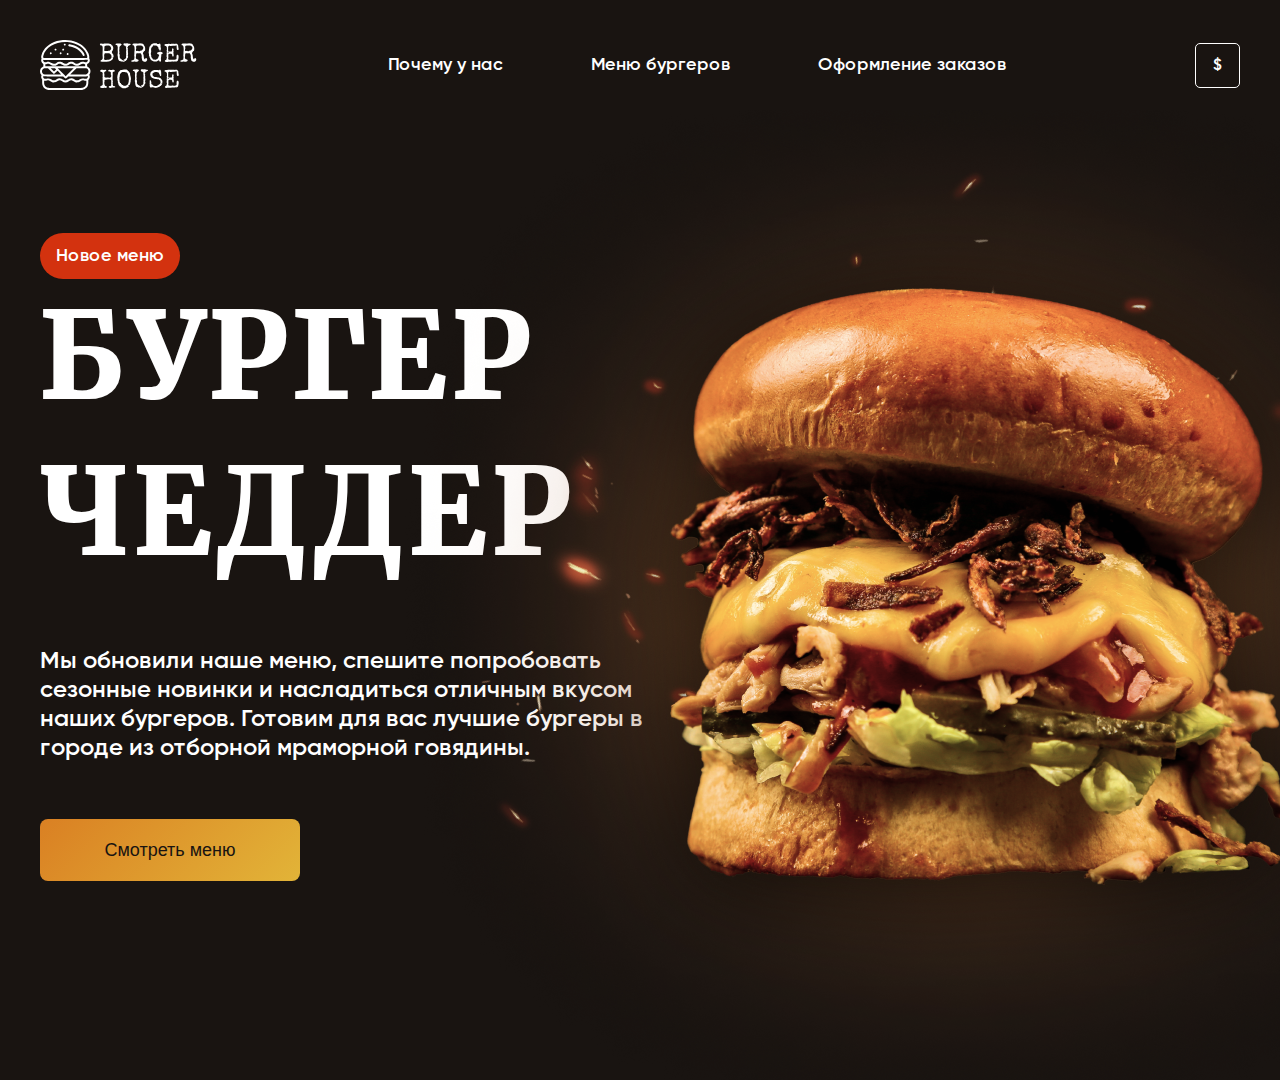
==== index.html @ b1de382d "Add files via upload" ====
<!DOCTYPE html>
<html lang="en">
<head>
    <meta charset="UTF-8">
    <meta name="viewport" content="width=device-width, initial-scale=1.0">
    <link rel="stylesheet" href="./css/style.css">
    <title>БУРГЕР ЧЕДДЕР</title>
</head>
<body>
    <section class="main">
        <header class="header">
            <div class="container">
                <div class="logo">
                    <img src="./images/Logo.svg" alt="Logo">
                </div>
                <nav class="menu">
                    <ul class="menu-list">
                        <li class="menu-item"><a href="#">Почему у нас</a></li>
                        <li class="menu-item"><a href="#">Меню бургеров</a></li>
                        <li class="menu-item"><a href="#">Оформление заказов</a></li>
                    </ul>
                </nav>
                <div class="currency" title="Изменить валюту">$</div>
            </div>
        </header>
        <section class="main-content">
            <div class="container">
                <div class="main-info">
                    <span class="main-small-info">Новое меню</span>
                    <h1 class="main-title">бургер чеддер</h1>
                    <p class="main-text">
                        Мы обновили наше меню, спешите попробовать 
                        сезонные новинки и насладиться отличным 
                        вкусом наших бургеров. Готовим для вас лучшие
                        бургеры в городе из отборной мраморной говядины.
                    </p>
                    <div class="main-action">
                        <button class="button">Смотреть меню</button>
                    </div>
                </div>
                <img class="main-image" src="./images/main_burger.png" alt="main_burger">
            </div>
        </section>
    </section>
    
</body>
</html>
---- css/style.css ----
* {
  margin: 0;
  padding: 0;
  box-sizing: border-box;
}

@font-face {
  font-family: "Gilroy";
  src: url(../fonts/Gilroy-Semibold.ttf);
}

@font-face {
  font-family: "Merriweather";
  src: url(../fonts/Merriweather-Black.ttf);
}

body {
  background-color: #191411;
  font-family: "Gilroy", sans-serif;
  color: #fff;
}

.header {
  padding: 40px 0;
}

.main {
  overflow: hidden;
  background-image: url("../images/main_bg.png");
  background-position: top center;
  background-repeat: no-repeat;
}

.container {
  max-width: 1200px;
  margin: 0 auto;
}

.button {
  border-radius: 8px;
  background: linear-gradient(135deg, #da8023 0%, #e2b438 100%);
  width: 260px;
  height: 62px;
  padding: 20px;
  display: flex;
  justify-content: center;
  align-items: center;
  border: 0;
  cursor: pointer;
  outline: none;
  font-size: 18px;
  color: #191411;
}

.button:hover {
  background: linear-gradient(135deg, #ac6115 0%, #9e7a19 100%);
}

.header .container {
  display: flex;
  align-items: center;
}

.logo img {
  vertical-align: bottom;
}

.menu {
  margin-left: 191px;
}

.menu-list {
  list-style: none;
  display: flex;
}

.menu-item {
  margin-right: 88px;
}

.menu-item a {
  color: #fff;
  font-size: 18px;
  font-weight: 700;
  text-decoration: none;
  cursor: pointer;
}

.menu-item a:hover {
  border-bottom: 2px solid #fff;
}

.currency {
  border: 1px solid #fff;
  border-radius: 5px;
  width: 45px;
  height: 45px;
  padding: 6px;
  text-align: center;
  cursor: pointer;
  line-height: 32px;
  margin-left: auto;
  user-select: none;
}

.main-content {
  padding-top: 103px;
  padding-bottom: 199px;
}

.main-content .container {
  position: relative;
}

.main-info {
  max-width: 608px;
}

.main-small-info {
  background-color: #d3320f;
  border-radius: 100px;
  padding: 12px 16px;
  display: inline-block;
  font-size: 18px;
}

.main-title {
  font-family: "Merriweather", sans-serif;
  font-size: 120px;
  line-height: 130%;
  letter-spacing: 0.03em;
  text-transform: uppercase;
  margin-bottom: 56px;
}

.main-text {
  font-size: 24px;
  line-height: 29px;
  margin-bottom: 56px;
}

.main-image {
  position: absolute;
  top: -123px;
  left: calc(100% - 991px);
}
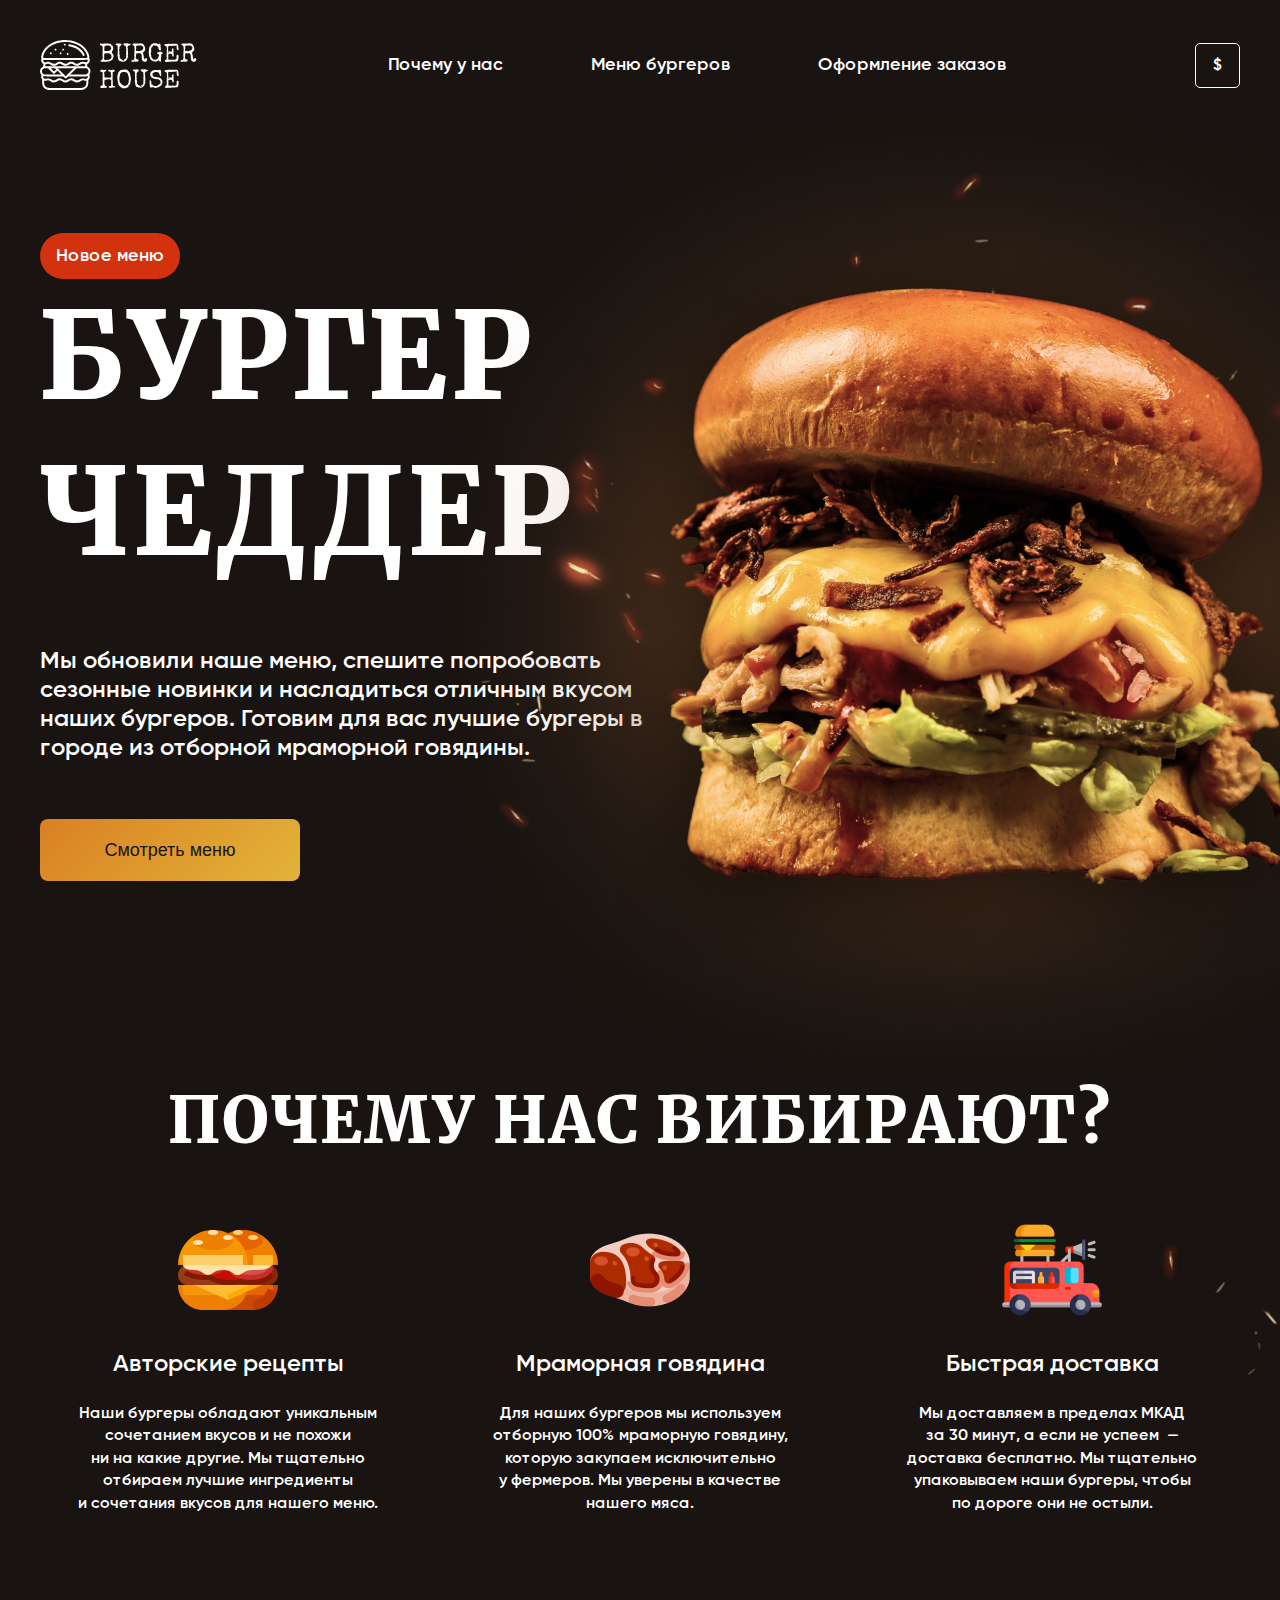
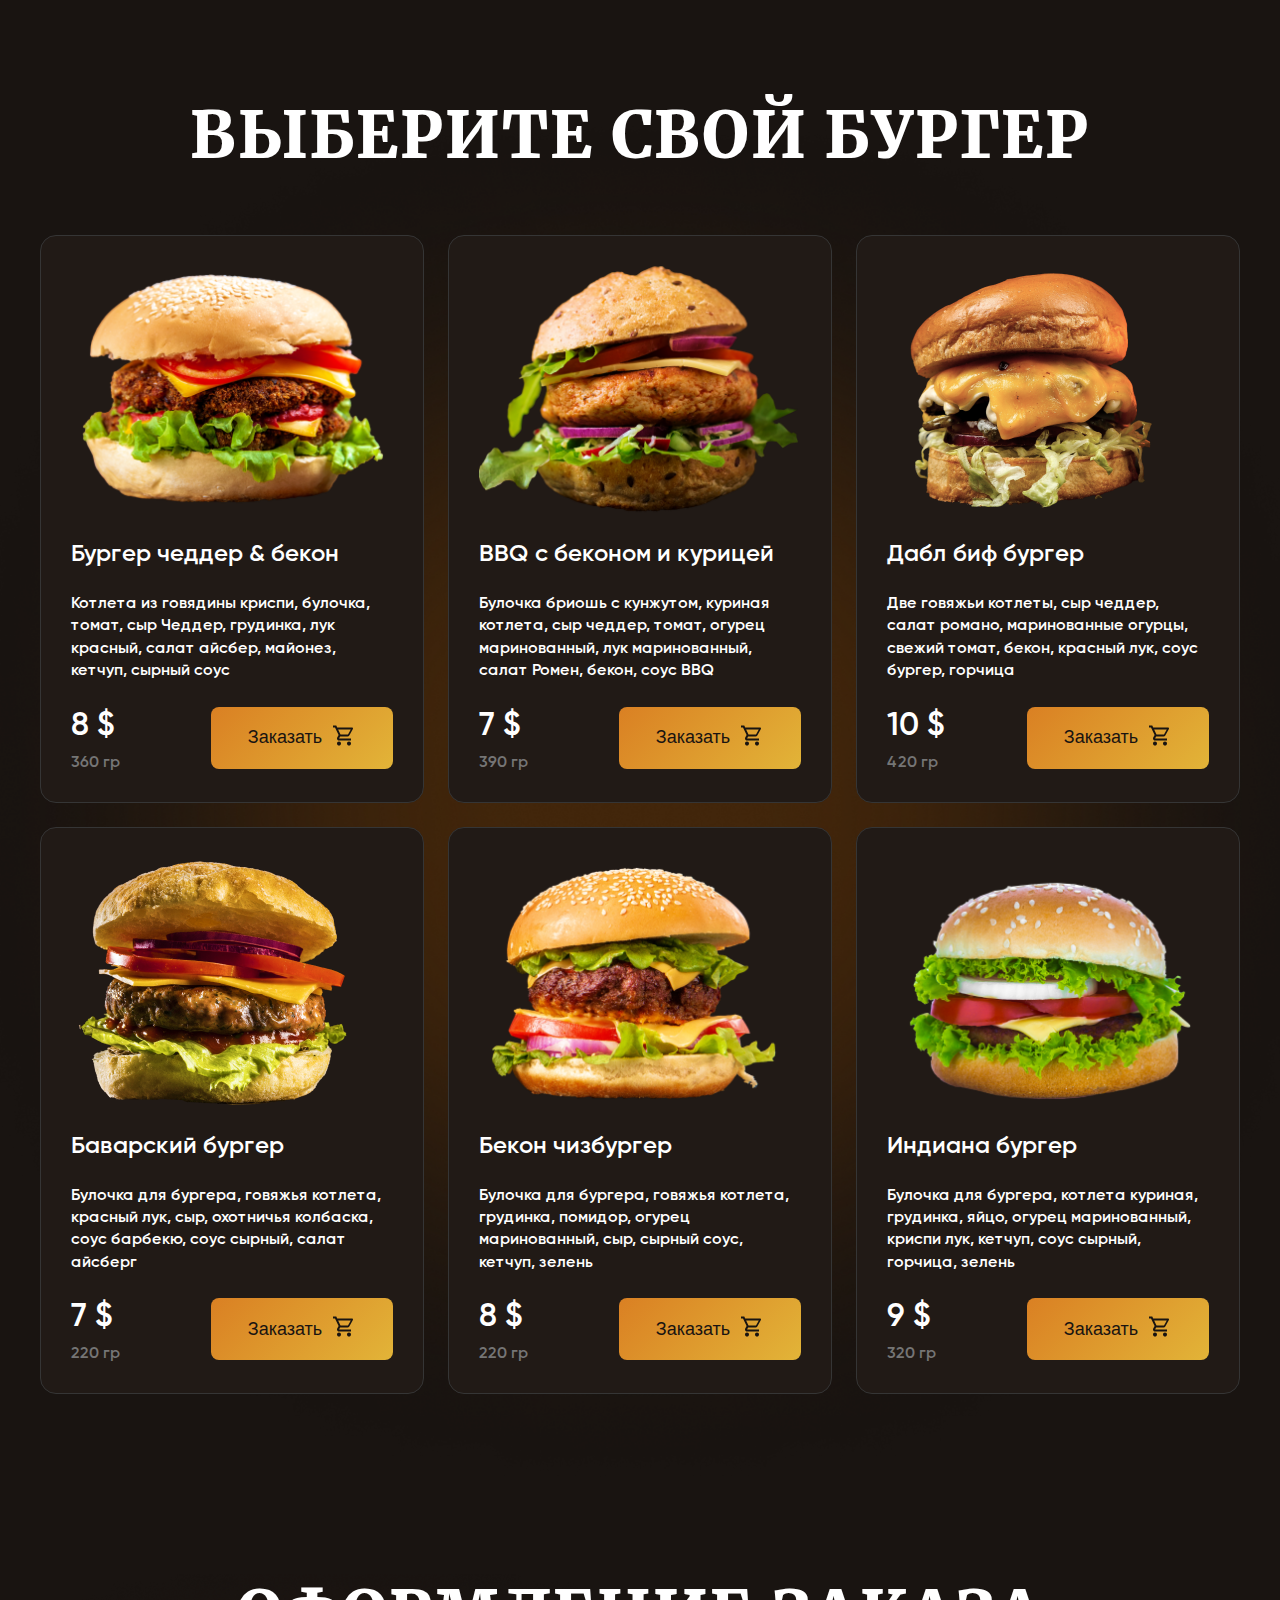
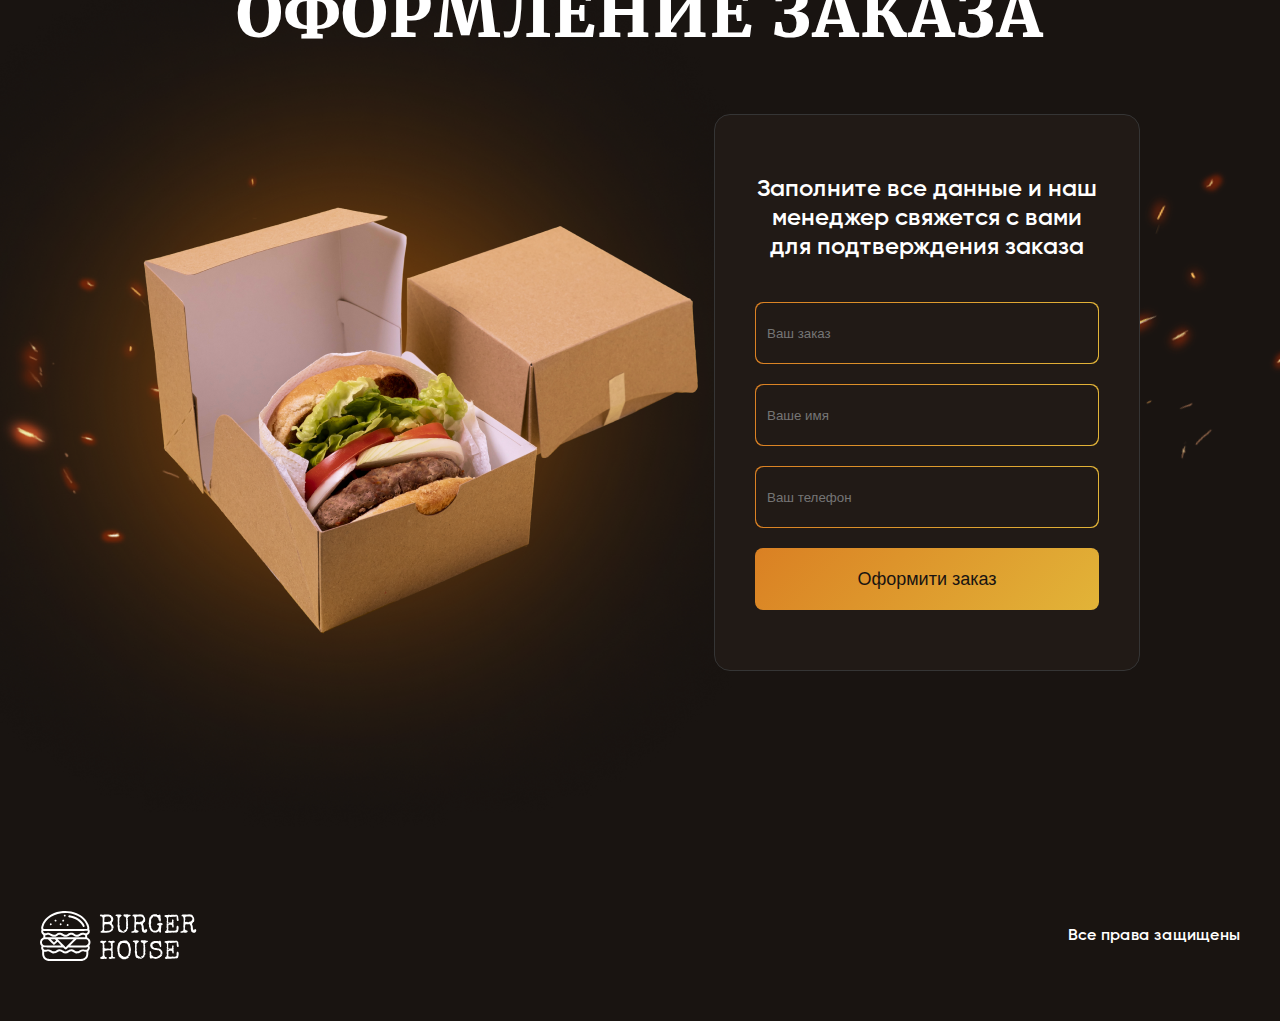
==== commit 79dcdb26: "Add files via upload" ====
--- a/index.html
+++ b/index.html
@@ -42,6 +42,251 @@
             </div>
         </section>
     </section>
-    
+    <section class="why">
+        <div class="container">
+            <div class="why-title common-title">почему нас вибирают?</div>
+            <div class="why-items">
+                <div class="why-item">
+                    <img src="./images/burger.png" alt="burger" class="why-item-image">
+                    <div class="why-item-title">Авторские рецепты</div>
+                    <div class="why-item-text">
+                        Наши бургеры обладают уникальным сочетанием вкусов 
+                        и не похожи ни на какие другие. Мы тщательно отбираем 
+                        лучшие ингредиенты и сочетания вкусов для нашего меню.
+                    </div>
+                </div>
+                
+                <div class="why-item">
+                    <img src="./images/meat.png" alt="meat" class="why-item-image">
+                    <div class="why-item-title">Мраморная говядина</div>
+                    <div class="why-item-text">
+                        Для наших бургеров мы используем отборную 100% 
+                        мраморную говядину, которую закупаем исключительно 
+                        у фермеров. Мы уверены в качестве нашего мяса.
+                    </div>
+                </div>
+                
+                <div class="why-item">
+                    <img src="./images/food-truck.png" alt="food truck" class="why-item-image">
+                    <div class="why-item-title">Быстрая доставка</div>
+                    <div class="why-item-text">
+                        Мы доставляем в пределах МКАД за 30 минут, а если не успеем 
+                        — доставка бесплатно. Мы тщательно упаковываем наши бургеры, 
+                        чтобы по дороге они не остыли.
+                    </div>
+                </div>
+            </div>
+        </div>
+    </section>
+    <section class="products">
+        <div class="container">
+            <div class="products-title common-title">выберите свой бургер</div>
+            <div class="products-items">
+                <div class="products-item">
+                    <div class="products-item-image">
+                        <img src="./images/1.png" alt="burger-1">
+                    </div>
+                    <div class="products-item-title">Бургер чеддер & бекон</div>
+                    <div class="products-item-text">
+                        Котлета из говядины криспи, булочка, томат, 
+                        сыр Чеддер, грудинка, лук красный, салат айсбер, 
+                        майонез, кетчуп, сырный соус
+                    </div>
+                    <div class="products-item-extra">
+                        <div class="products-items-info">
+                            <div class="products-item-price">8 $</div>
+                            <div class="products-item-weight">360 гр</div>
+                        </div>
+                        <div class="products-item-action">
+                            <button class="button product-button">
+                                <span>Заказать</span>
+                                <span>
+                                    <svg xmlns="http://www.w3.org/2000/svg" width="24" height="25" viewBox="0 0 24 25" fill="none">
+                                    <path d="M17 18.5C17.5304 18.5 18.0391 18.7107 18.4142 19.0858C18.7893 19.4609 19 19.9696 19 20.5C19 21.0304 18.7893 21.5391 18.4142 21.9142C18.0391 22.2893 17.5304 22.5 17 22.5C16.4696 22.5 15.9609 22.2893 15.5858 21.9142C15.2107 21.5391 15 21.0304 15 20.5C15 19.39 15.89 18.5 17 18.5ZM1 2.5H4.27L5.21 4.5H20C20.2652 4.5 20.5196 4.60536 20.7071 4.79289C20.8946 4.98043 21 5.23478 21 5.5C21 5.67 20.95 5.84 20.88 6L17.3 12.47C16.96 13.08 16.3 13.5 15.55 13.5H8.1L7.2 15.13L7.17 15.25C7.17 15.3163 7.19634 15.3799 7.24322 15.4268C7.29011 15.4737 7.3537 15.5 7.42 15.5H19V17.5H7C6.46957 17.5 5.96086 17.2893 5.58579 16.9142C5.21071 16.5391 5 16.0304 5 15.5C5 15.15 5.09 14.82 5.24 14.54L6.6 12.09L3 4.5H1V2.5ZM7 18.5C7.53043 18.5 8.03914 18.7107 8.41421 19.0858C8.78929 19.4609 9 19.9696 9 20.5C9 21.0304 8.78929 21.5391 8.41421 21.9142C8.03914 22.2893 7.53043 22.5 7 22.5C6.46957 22.5 5.96086 22.2893 5.58579 21.9142C5.21071 21.5391 5 21.0304 5 20.5C5 19.39 5.89 18.5 7 18.5ZM16 11.5L18.78 6.5H6.14L8.5 11.5H16Z" fill="#191411"/>
+                                    </svg>
+                                </span>
+                            </button>
+                        </div>
+                    </div>
+                </div>
+                
+                <div class="products-item">
+                    <div class="products-item-image">
+                        <img src="./images/2.png" alt="burger-2">
+                    </div>
+                    <div class="products-item-title">BBQ с беконом и курицей</div>
+                    <div class="products-item-text">
+                        Булочка бриошь с кунжутом, куриная котлета, 
+                        сыр чеддер, томат, огурец маринованный, 
+                        лук маринованный, салат Ромен, бекон, соус BBQ
+                    </div>
+                    <div class="products-item-extra">
+                        <div class="products-items-info">
+                            <div class="products-item-price">7 $</div>
+                            <div class="products-item-weight">390 гр</div>
+                        </div>
+                        <div class="products-item-action">
+                            <button class="button product-button">
+                                <span>Заказать</span>
+                                <span>
+                                    <svg xmlns="http://www.w3.org/2000/svg" width="24" height="25" viewBox="0 0 24 25" fill="none">
+                                    <path d="M17 18.5C17.5304 18.5 18.0391 18.7107 18.4142 19.0858C18.7893 19.4609 19 19.9696 19 20.5C19 21.0304 18.7893 21.5391 18.4142 21.9142C18.0391 22.2893 17.5304 22.5 17 22.5C16.4696 22.5 15.9609 22.2893 15.5858 21.9142C15.2107 21.5391 15 21.0304 15 20.5C15 19.39 15.89 18.5 17 18.5ZM1 2.5H4.27L5.21 4.5H20C20.2652 4.5 20.5196 4.60536 20.7071 4.79289C20.8946 4.98043 21 5.23478 21 5.5C21 5.67 20.95 5.84 20.88 6L17.3 12.47C16.96 13.08 16.3 13.5 15.55 13.5H8.1L7.2 15.13L7.17 15.25C7.17 15.3163 7.19634 15.3799 7.24322 15.4268C7.29011 15.4737 7.3537 15.5 7.42 15.5H19V17.5H7C6.46957 17.5 5.96086 17.2893 5.58579 16.9142C5.21071 16.5391 5 16.0304 5 15.5C5 15.15 5.09 14.82 5.24 14.54L6.6 12.09L3 4.5H1V2.5ZM7 18.5C7.53043 18.5 8.03914 18.7107 8.41421 19.0858C8.78929 19.4609 9 19.9696 9 20.5C9 21.0304 8.78929 21.5391 8.41421 21.9142C8.03914 22.2893 7.53043 22.5 7 22.5C6.46957 22.5 5.96086 22.2893 5.58579 21.9142C5.21071 21.5391 5 21.0304 5 20.5C5 19.39 5.89 18.5 7 18.5ZM16 11.5L18.78 6.5H6.14L8.5 11.5H16Z" fill="#191411"/>
+                                    </svg>
+                                </span>
+                            </button>
+                        </div>
+                    </div>
+                </div>
+                
+                <div class="products-item">
+                    <div class="products-item-image">
+                        <img src="./images/3.png" alt="burger-3">
+                    </div>
+                    <div class="products-item-title">Дабл биф бургер</div>
+                    <div class="products-item-text">
+                        Две говяжьи котлеты, сыр чеддер, салат романо, 
+                        маринованные огурцы, свежий томат, бекон, 
+                        красный лук, соус бургер, горчица
+                    </div>
+                    <div class="products-item-extra">
+                        <div class="products-items-info">
+                            <div class="products-item-price">10 $</div>
+                            <div class="products-item-weight">420 гр</div>
+                        </div>
+                        <div class="products-item-action">
+                            <button class="button product-button">
+                                <span>Заказать</span>
+                                <span>
+                                    <svg xmlns="http://www.w3.org/2000/svg" width="24" height="25" viewBox="0 0 24 25" fill="none">
+                                    <path d="M17 18.5C17.5304 18.5 18.0391 18.7107 18.4142 19.0858C18.7893 19.4609 19 19.9696 19 20.5C19 21.0304 18.7893 21.5391 18.4142 21.9142C18.0391 22.2893 17.5304 22.5 17 22.5C16.4696 22.5 15.9609 22.2893 15.5858 21.9142C15.2107 21.5391 15 21.0304 15 20.5C15 19.39 15.89 18.5 17 18.5ZM1 2.5H4.27L5.21 4.5H20C20.2652 4.5 20.5196 4.60536 20.7071 4.79289C20.8946 4.98043 21 5.23478 21 5.5C21 5.67 20.95 5.84 20.88 6L17.3 12.47C16.96 13.08 16.3 13.5 15.55 13.5H8.1L7.2 15.13L7.17 15.25C7.17 15.3163 7.19634 15.3799 7.24322 15.4268C7.29011 15.4737 7.3537 15.5 7.42 15.5H19V17.5H7C6.46957 17.5 5.96086 17.2893 5.58579 16.9142C5.21071 16.5391 5 16.0304 5 15.5C5 15.15 5.09 14.82 5.24 14.54L6.6 12.09L3 4.5H1V2.5ZM7 18.5C7.53043 18.5 8.03914 18.7107 8.41421 19.0858C8.78929 19.4609 9 19.9696 9 20.5C9 21.0304 8.78929 21.5391 8.41421 21.9142C8.03914 22.2893 7.53043 22.5 7 22.5C6.46957 22.5 5.96086 22.2893 5.58579 21.9142C5.21071 21.5391 5 21.0304 5 20.5C5 19.39 5.89 18.5 7 18.5ZM16 11.5L18.78 6.5H6.14L8.5 11.5H16Z" fill="#191411"/>
+                                    </svg>
+                                </span>
+                            </button>
+                        </div>
+                    </div>
+                </div>
+                
+                <div class="products-item">
+                    <div class="products-item-image">
+                        <img src="./images/4.png" alt="burger-4">
+                    </div>
+                    <div class="products-item-title">Баварский бургер</div>
+                    <div class="products-item-text">
+                        Булочка для бургера, говяжья котлета, красный лук, 
+                        сыр, охотничья колбаска, соус барбекю, соус сырный, 
+                        салат айсберг
+                    </div>
+                    <div class="products-item-extra">
+                        <div class="products-items-info">
+                            <div class="products-item-price">7 $</div>
+                            <div class="products-item-weight">220 гр</div>
+                        </div>
+                        <div class="products-item-action">
+                            <button class="button product-button">
+                                <span>Заказать</span>
+                                <span>
+                                    <svg xmlns="http://www.w3.org/2000/svg" width="24" height="25" viewBox="0 0 24 25" fill="none">
+                                    <path d="M17 18.5C17.5304 18.5 18.0391 18.7107 18.4142 19.0858C18.7893 19.4609 19 19.9696 19 20.5C19 21.0304 18.7893 21.5391 18.4142 21.9142C18.0391 22.2893 17.5304 22.5 17 22.5C16.4696 22.5 15.9609 22.2893 15.5858 21.9142C15.2107 21.5391 15 21.0304 15 20.5C15 19.39 15.89 18.5 17 18.5ZM1 2.5H4.27L5.21 4.5H20C20.2652 4.5 20.5196 4.60536 20.7071 4.79289C20.8946 4.98043 21 5.23478 21 5.5C21 5.67 20.95 5.84 20.88 6L17.3 12.47C16.96 13.08 16.3 13.5 15.55 13.5H8.1L7.2 15.13L7.17 15.25C7.17 15.3163 7.19634 15.3799 7.24322 15.4268C7.29011 15.4737 7.3537 15.5 7.42 15.5H19V17.5H7C6.46957 17.5 5.96086 17.2893 5.58579 16.9142C5.21071 16.5391 5 16.0304 5 15.5C5 15.15 5.09 14.82 5.24 14.54L6.6 12.09L3 4.5H1V2.5ZM7 18.5C7.53043 18.5 8.03914 18.7107 8.41421 19.0858C8.78929 19.4609 9 19.9696 9 20.5C9 21.0304 8.78929 21.5391 8.41421 21.9142C8.03914 22.2893 7.53043 22.5 7 22.5C6.46957 22.5 5.96086 22.2893 5.58579 21.9142C5.21071 21.5391 5 21.0304 5 20.5C5 19.39 5.89 18.5 7 18.5ZM16 11.5L18.78 6.5H6.14L8.5 11.5H16Z" fill="#191411"/>
+                                    </svg>
+                                </span>
+                            </button>
+                        </div>
+                    </div>
+                </div>
+
+                <div class="products-item">
+                    <div class="products-item-image">
+                        <img src="./images/5.png" alt="burger-5">
+                    </div>
+                    <div class="products-item-title">Бекон чизбургер</div>
+                    <div class="products-item-text">
+                        Булочка для бургера, говяжья котлета, грудинка, 
+                        помидор, огурец маринованный, сыр, сырный соус, 
+                        кетчуп, зелень
+                    </div>
+                    <div class="products-item-extra">
+                        <div class="products-items-info">
+                            <div class="products-item-price">8 $</div>
+                            <div class="products-item-weight">220 гр</div>
+                        </div>
+                        <div class="products-item-action">
+                            <button class="button product-button">
+                                <span>Заказать</span>
+                                <span>
+                                    <svg xmlns="http://www.w3.org/2000/svg" width="24" height="25" viewBox="0 0 24 25" fill="none">
+                                    <path d="M17 18.5C17.5304 18.5 18.0391 18.7107 18.4142 19.0858C18.7893 19.4609 19 19.9696 19 20.5C19 21.0304 18.7893 21.5391 18.4142 21.9142C18.0391 22.2893 17.5304 22.5 17 22.5C16.4696 22.5 15.9609 22.2893 15.5858 21.9142C15.2107 21.5391 15 21.0304 15 20.5C15 19.39 15.89 18.5 17 18.5ZM1 2.5H4.27L5.21 4.5H20C20.2652 4.5 20.5196 4.60536 20.7071 4.79289C20.8946 4.98043 21 5.23478 21 5.5C21 5.67 20.95 5.84 20.88 6L17.3 12.47C16.96 13.08 16.3 13.5 15.55 13.5H8.1L7.2 15.13L7.17 15.25C7.17 15.3163 7.19634 15.3799 7.24322 15.4268C7.29011 15.4737 7.3537 15.5 7.42 15.5H19V17.5H7C6.46957 17.5 5.96086 17.2893 5.58579 16.9142C5.21071 16.5391 5 16.0304 5 15.5C5 15.15 5.09 14.82 5.24 14.54L6.6 12.09L3 4.5H1V2.5ZM7 18.5C7.53043 18.5 8.03914 18.7107 8.41421 19.0858C8.78929 19.4609 9 19.9696 9 20.5C9 21.0304 8.78929 21.5391 8.41421 21.9142C8.03914 22.2893 7.53043 22.5 7 22.5C6.46957 22.5 5.96086 22.2893 5.58579 21.9142C5.21071 21.5391 5 21.0304 5 20.5C5 19.39 5.89 18.5 7 18.5ZM16 11.5L18.78 6.5H6.14L8.5 11.5H16Z" fill="#191411"/>
+                                    </svg>
+                                </span>
+                            </button>
+                        </div>
+                    </div>
+                </div>
+                
+                <div class="products-item">
+                    <div class="products-item-image">
+                        <img src="./images/6.png" alt="burger-6">
+                    </div>
+                    <div class="products-item-title">Индиана бургер</div>
+                    <div class="products-item-text">
+                        Булочка для бургера, котлета куриная, грудинка, 
+                        яйцо, огурец маринованный, криспи лук, кетчуп, 
+                        соус сырный, горчица, зелень
+                    </div>
+                    <div class="products-item-extra">
+                        <div class="products-items-info">
+                            <div class="products-item-price">9 $</div>
+                            <div class="products-item-weight">320 гр</div>
+                        </div>
+                        <div class="products-item-action">
+                            <button class="button product-button">
+                                <span>Заказать</span>
+                                <span>
+                                    <svg xmlns="http://www.w3.org/2000/svg" width="24" height="25" viewBox="0 0 24 25" fill="none">
+                                    <path d="M17 18.5C17.5304 18.5 18.0391 18.7107 18.4142 19.0858C18.7893 19.4609 19 19.9696 19 20.5C19 21.0304 18.7893 21.5391 18.4142 21.9142C18.0391 22.2893 17.5304 22.5 17 22.5C16.4696 22.5 15.9609 22.2893 15.5858 21.9142C15.2107 21.5391 15 21.0304 15 20.5C15 19.39 15.89 18.5 17 18.5ZM1 2.5H4.27L5.21 4.5H20C20.2652 4.5 20.5196 4.60536 20.7071 4.79289C20.8946 4.98043 21 5.23478 21 5.5C21 5.67 20.95 5.84 20.88 6L17.3 12.47C16.96 13.08 16.3 13.5 15.55 13.5H8.1L7.2 15.13L7.17 15.25C7.17 15.3163 7.19634 15.3799 7.24322 15.4268C7.29011 15.4737 7.3537 15.5 7.42 15.5H19V17.5H7C6.46957 17.5 5.96086 17.2893 5.58579 16.9142C5.21071 16.5391 5 16.0304 5 15.5C5 15.15 5.09 14.82 5.24 14.54L6.6 12.09L3 4.5H1V2.5ZM7 18.5C7.53043 18.5 8.03914 18.7107 8.41421 19.0858C8.78929 19.4609 9 19.9696 9 20.5C9 21.0304 8.78929 21.5391 8.41421 21.9142C8.03914 22.2893 7.53043 22.5 7 22.5C6.46957 22.5 5.96086 22.2893 5.58579 21.9142C5.21071 21.5391 5 21.0304 5 20.5C5 19.39 5.89 18.5 7 18.5ZM16 11.5L18.78 6.5H6.14L8.5 11.5H16Z" fill="#191411"/>
+                                    </svg>
+                                </span>
+                            </button>
+                        </div>
+                    </div>
+                </div>
+            </div>
+        </div>
+    </section>
+    <section class="order">
+        <div class="container">
+            <div class="order-title common-title">оформление заказа</div>
+            <img src="./images/order_image.png" alt="order_image" class="order-image">
+            <div class="order-form">
+                <div class="order-form-text">
+                    Заполните все данные и наш менеджер свяжется с 
+                    вами для подтверждения заказа
+                </div>
+                <div class="order-form-inputs">
+                    <div class="order-form-input">
+                        <input type="text" placeholder="Ваш заказ">
+                    </div>
+
+                    <div class="order-form-input">
+                        <input type="text" placeholder="Ваше имя">
+                    </div>
+
+                    <div class="order-form-input">
+                        <input type="text" placeholder="Ваш телефон">
+                    </div>
+
+                    <button class="button">Оформити заказ</button>
+                </div>
+            </div>
+        </div>
+    </section>
+    <footer class="footer">
+        <div class="container">
+            <div class="logo">
+                <img src="./images/Logo.svg" alt="logo">
+            </div>
+            <div class="rights">Все права защищены</div>
+        </div>
+    </footer>
+
 </body>
 </html>--- a/css/style.css
+++ b/css/style.css
@@ -6,12 +6,12 @@
 
 @font-face {
   font-family: "Gilroy";
-  src: url(../fonts/Gilroy-Semibold.ttf);
+  src: url("../fonts/Gilroy-Semibold.ttf");
 }
 
 @font-face {
   font-family: "Merriweather";
-  src: url(../fonts/Merriweather-Black.ttf);
+  src: url("../fonts/Merriweather-Black.ttf");
 }
 
 body {
@@ -88,6 +88,15 @@
 
 .menu-item a:hover {
   border-bottom: 2px solid #fff;
+}
+
+.common-title {
+  font-family: "Merriweather", sans-serif;
+  font-size: 64px;
+  line-height: 80px;
+  text-align: center;
+  letter-spacing: 0.03em;
+  text-transform: uppercase;
 }
 
 .currency {
@@ -144,3 +153,178 @@
   top: -123px;
   left: calc(100% - 991px);
 }
+
+.why {
+  background-image: url("../images/whybg.png");
+  background-position: top center;
+  background-size: initial;
+  padding-bottom: 180px;
+  background-repeat: no-repeat;
+}
+
+.why-items {
+  margin-top: 60px;
+  display: grid;
+  gap: 100px;
+  grid-template-columns: repeat(3, 312px);
+  justify-content: center;
+}
+.why-item {
+  text-align: center;
+}
+.why-item-image {
+}
+.why-item-title {
+  font-size: 24px;
+  line-height: 29px;
+  padding: 24px 0;
+}
+.why-item-text {
+  font-size: 16px;
+  line-height: 140%;
+}
+.products {
+  background-image: url("../images/burgers_bg.png");
+  background-position: top center;
+  background-size: 1400px;
+  padding-bottom: 180px;
+  background-repeat: no-repeat;
+}
+.container {
+}
+.products-title {
+}
+.products-items {
+  display: grid;
+  grid-template-columns: repeat(3, 384px);
+  gap: 24px;
+  margin-top: 60px;
+}
+.products-item {
+  padding: 30px;
+  background-color: #211a16;
+  border: 1px solid #353535;
+  border-radius: 16px;
+}
+.products-item-image {
+  height: 250px;
+}
+.products-item-image img {
+  max-width: 100%;
+}
+.products-item-title {
+  font-size: 24px;
+  line-height: 29px;
+  padding: 24px 0;
+}
+.products-item-text {
+  font-size: 16px;
+  line-height: 140%;
+  margin-bottom: 24px;
+}
+.products-item-extra {
+  display: flex;
+  justify-content: space-between;
+}
+.products-items-info {
+}
+.products-item-price {
+  font-size: 32px;
+  line-height: 39px;
+  margin-bottom: 8px;
+}
+.products-item-weight {
+  font-size: 16px;
+  line-height: 18px;
+  color: #757575;
+}
+.products-item-action {
+}
+.button {
+}
+.button.product-button {
+  display: flex;
+  align-items: center;
+  justify-content: center;
+  width: 182px;
+  height: 62px;
+}
+.button.product-button span:first-child {
+  margin-right: 10px;
+}
+
+.order {
+  background-image: url("../images/order_bg.png");
+  background-position: top center;
+  background-repeat: no-repeat;
+  padding-bottom: 180px;
+  overflow: hidden;
+}
+.order .container {
+  position: relative;
+}
+.order-title {
+}
+.common-title {
+}
+.order-image {
+  position: absolute;
+  top: 0;
+  right: calc(100% - 764px);
+  z-index: -1;
+}
+.order-form {
+  background-color: #211a16;
+  border: 1px solid #353535;
+  border-radius: 16px;
+  margin-top: 60px;
+  max-width: 426px;
+  padding: 60px 40px;
+  margin-left: 674px;
+}
+.order-form-text {
+  font-size: 24px;
+  line-height: 29px;
+  text-align: center;
+}
+.order-form-inputs {
+  display: flex;
+  flex-direction: column;
+  margin-top: 40px;
+}
+.order-form-input {
+  background: linear-gradient(95.61deg, #da8023 0%, #e2b438 100%);
+  width: 344px;
+  height: 62px;
+  border-radius: 8px;
+  margin-bottom: 20px;
+  display: flex;
+  align-items: center;
+  justify-content: center;
+}
+.order-form-input input {
+  padding: 20px 10px;
+  background-color: #211a16;
+  border-radius: 8px;
+  width: 342px;
+  height: 60px;
+  outline: none;
+  border: 1px solid transparent;
+  color: #fff;
+}
+.order-form-inputs .button {
+  width: 344px;
+  height: 62px;
+}
+.footer {
+  padding: 60px 0;
+}
+.footer .container {
+  display: flex;
+  align-items: center;
+  justify-content: space-between;
+}
+.rights {
+  font-size: 16px;
+  line-height: 20px;
+}
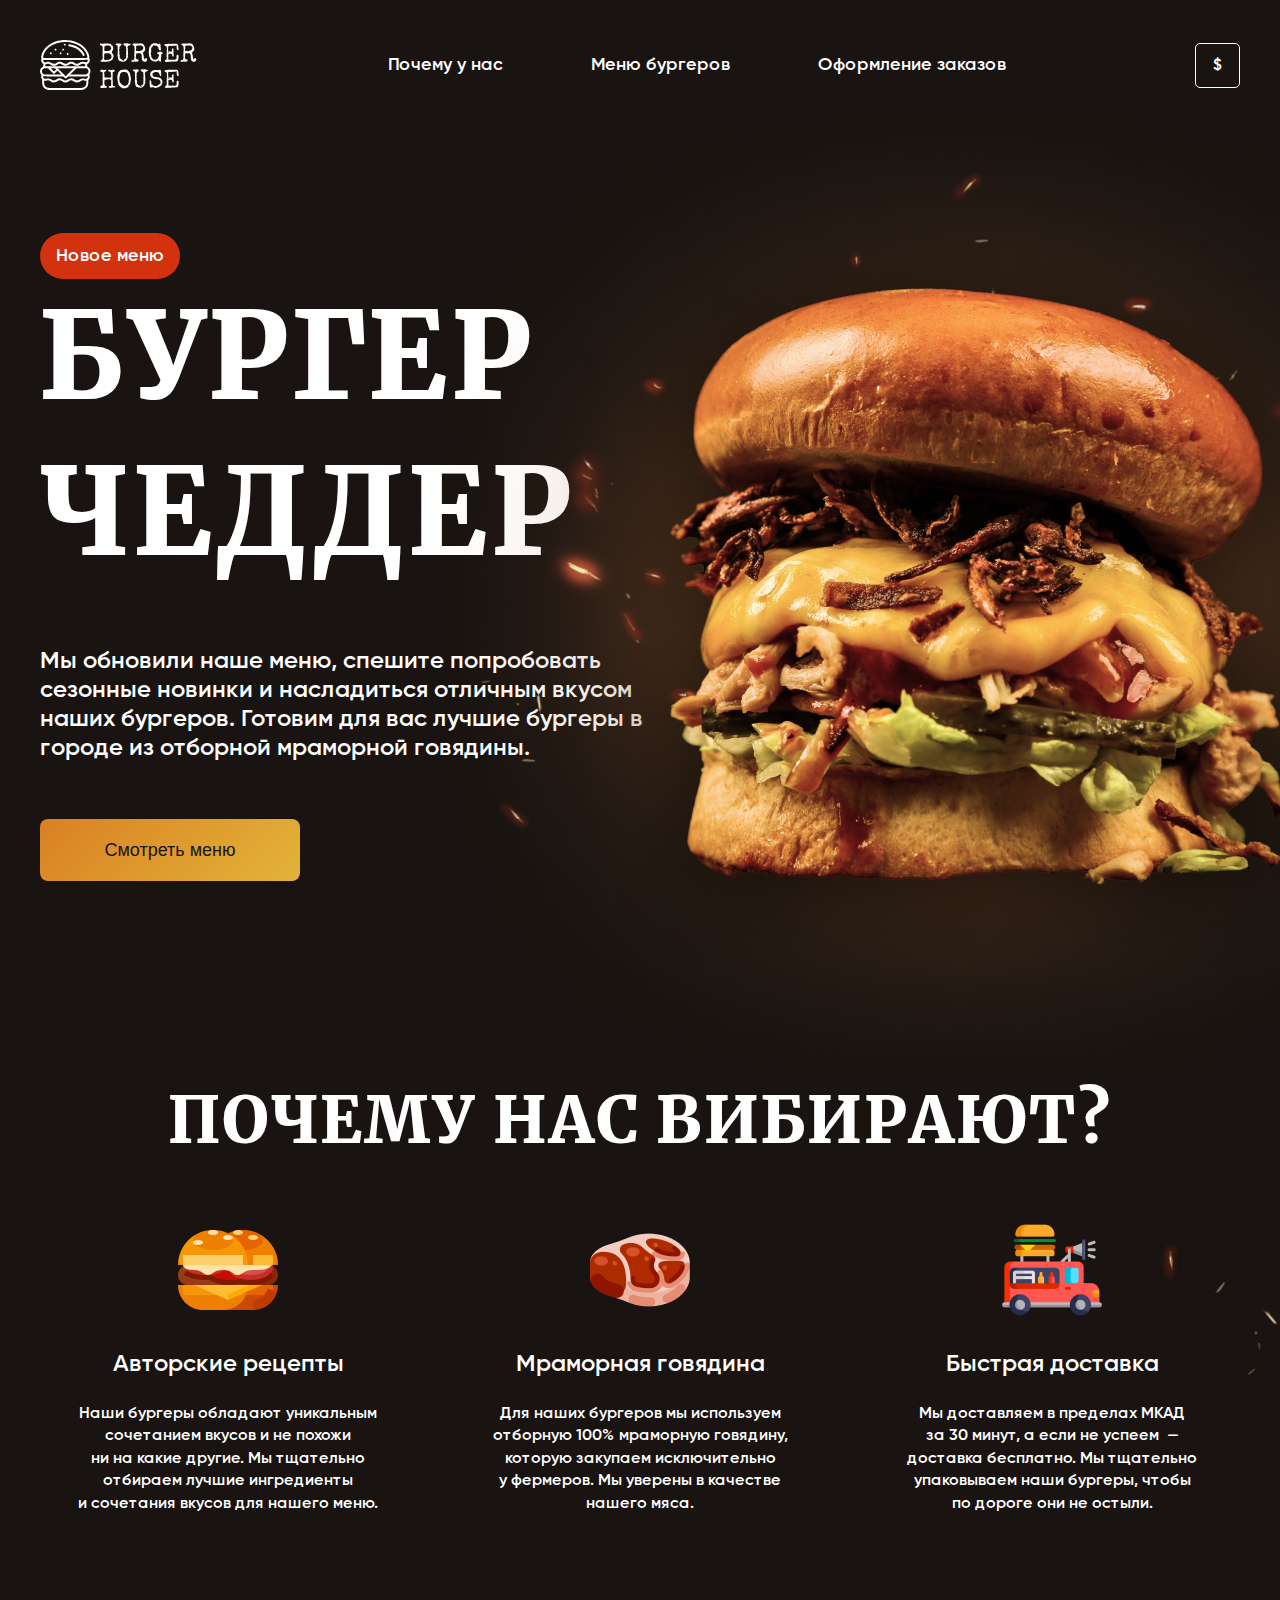
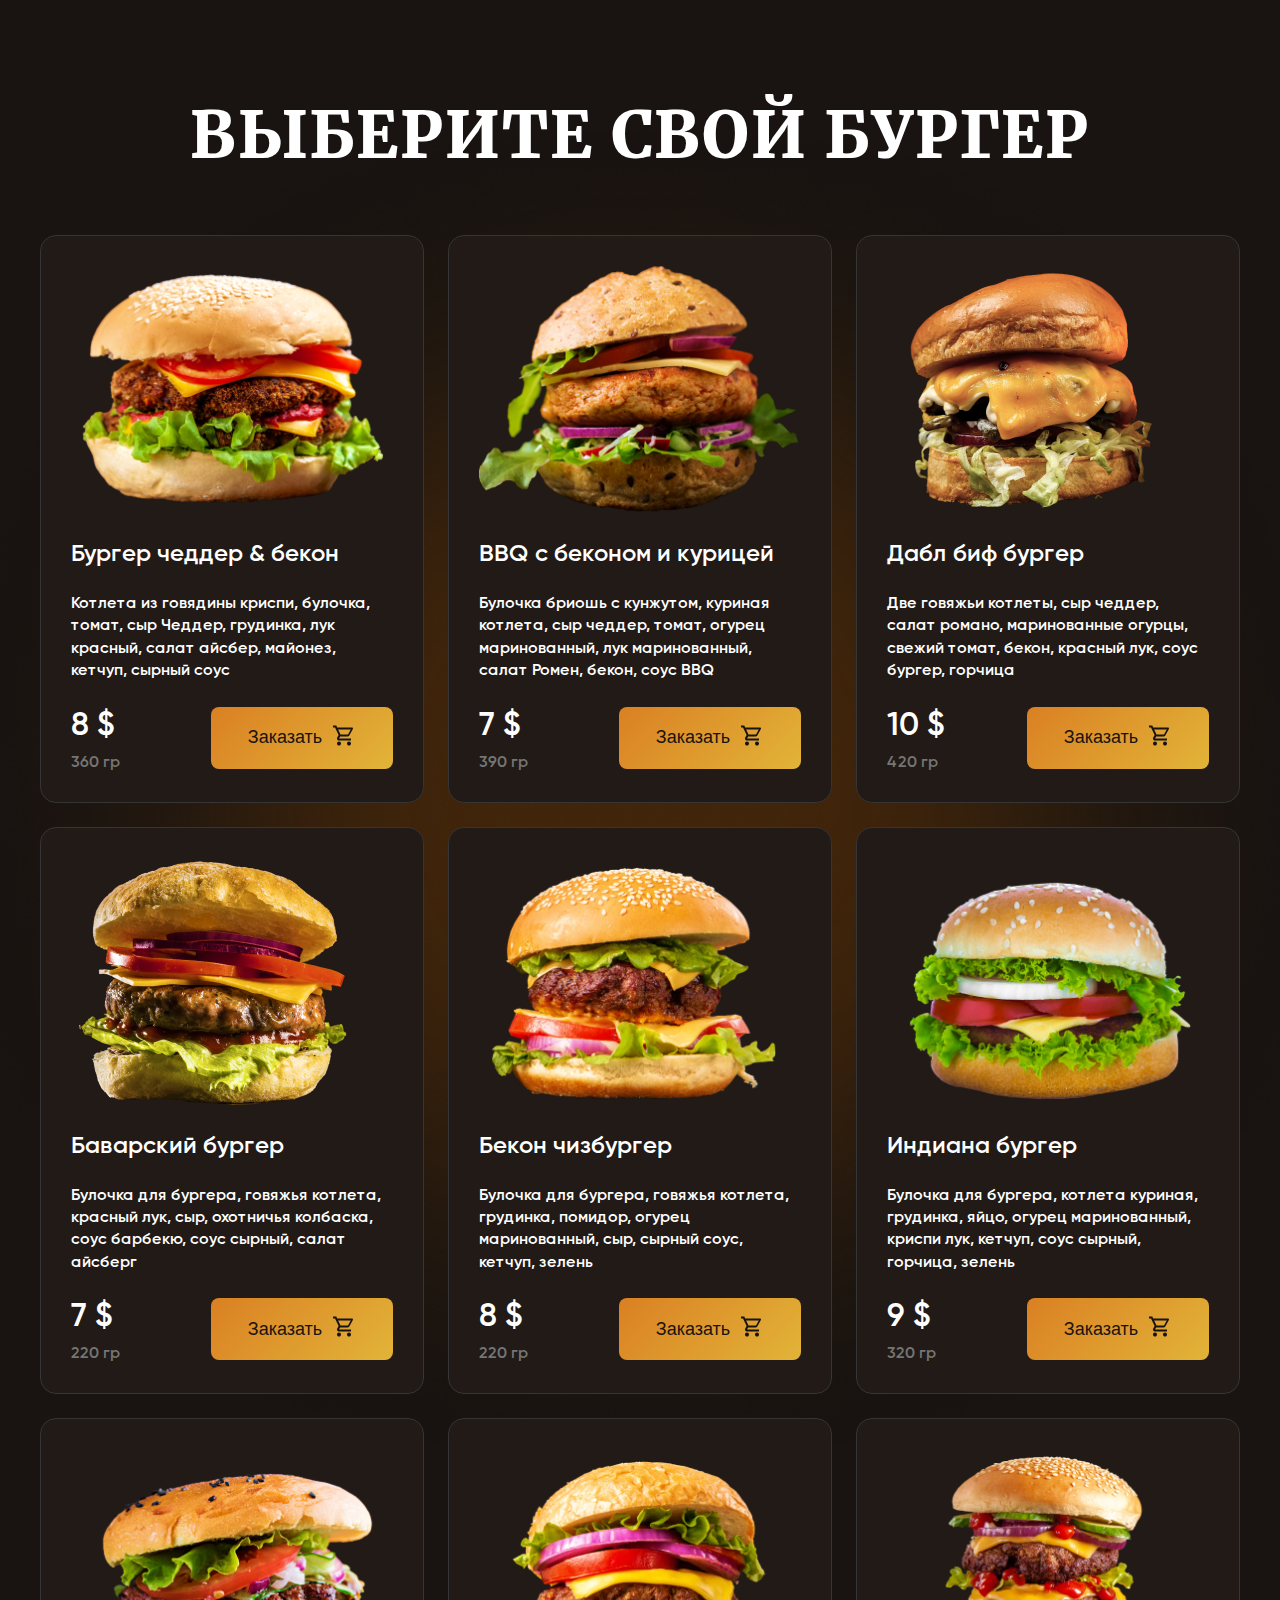
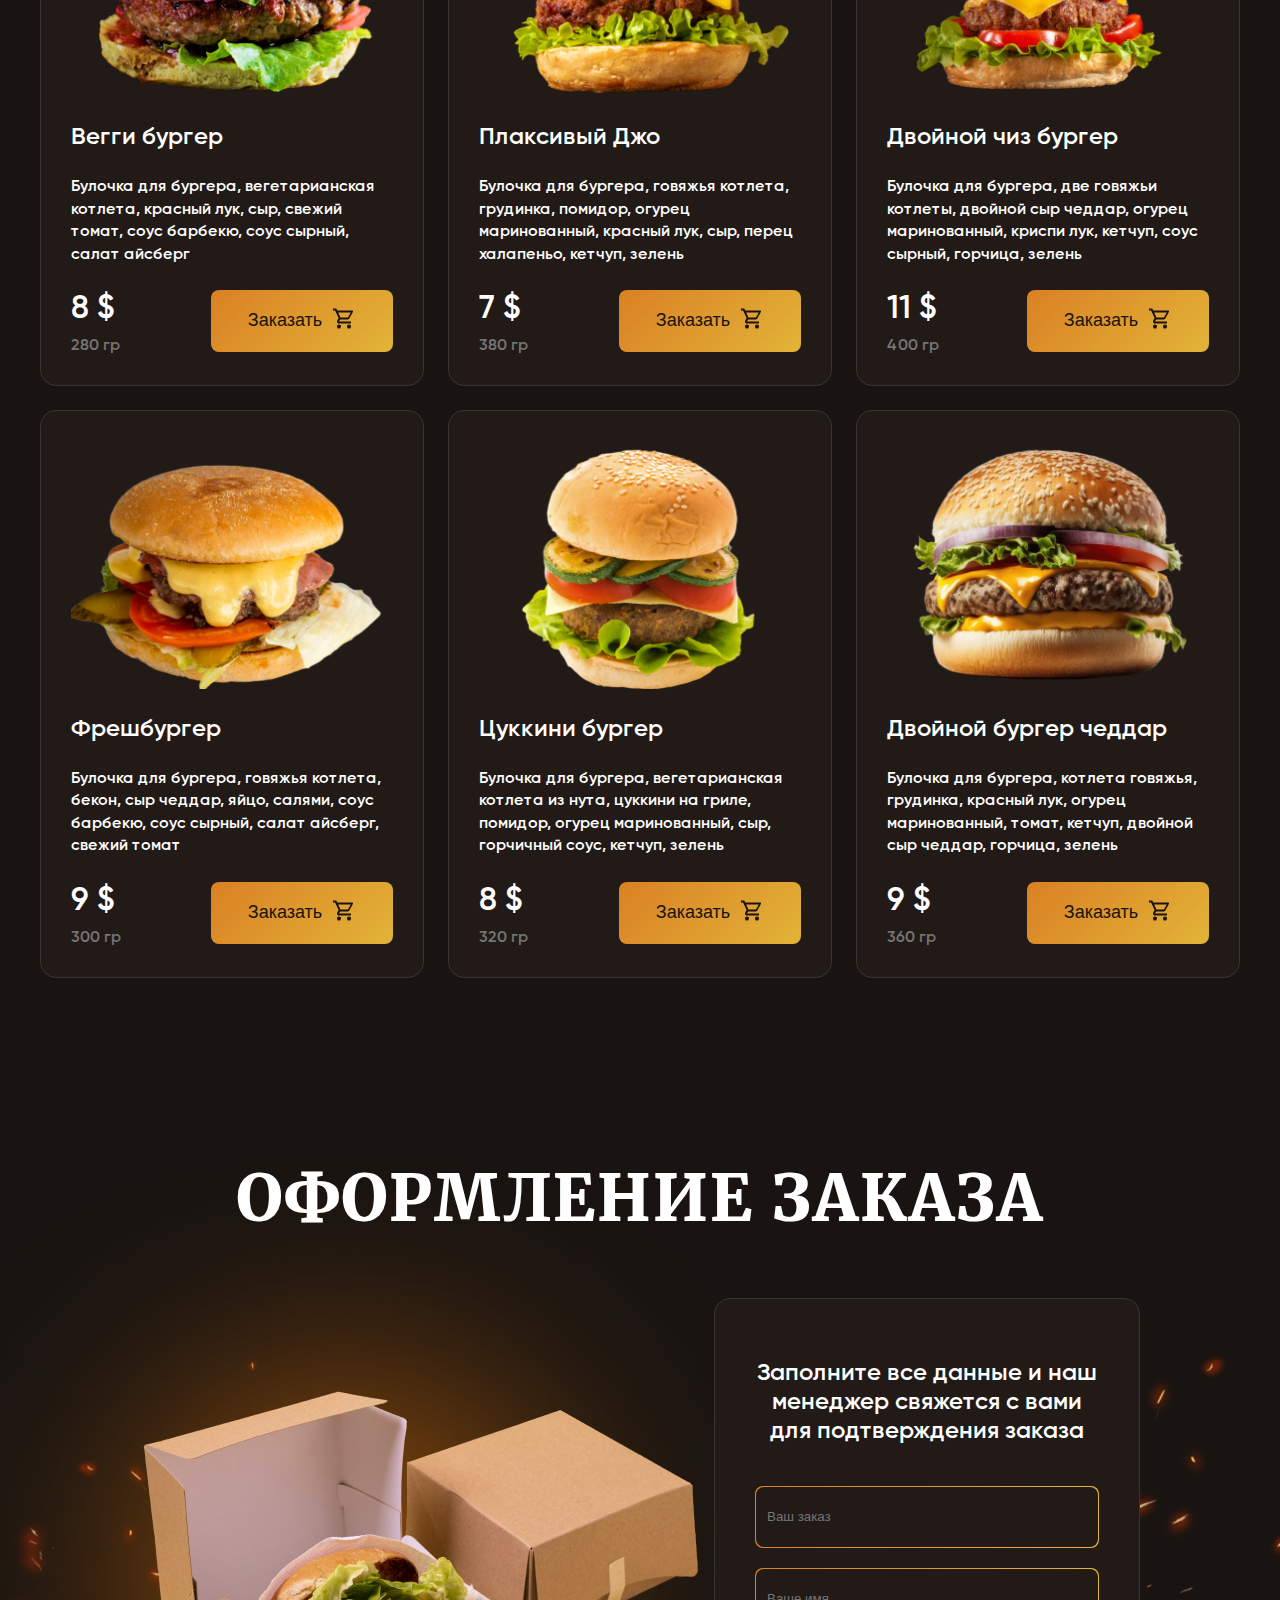
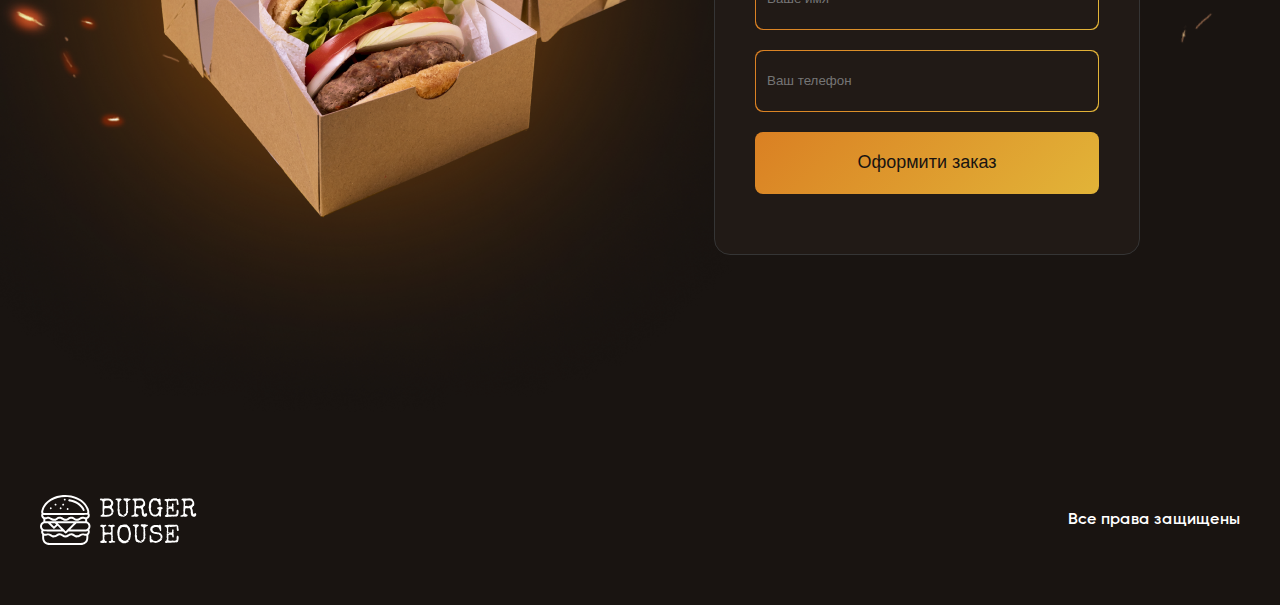
==== commit 44fdfd90: "Add files via upload" ====
--- a/index.html
+++ b/index.html
@@ -249,6 +249,174 @@
                         </div>
                     </div>
                 </div>
+                
+                <div class="products-item">
+                    <div class="products-item-image">
+                        <img src="./images/7.png" alt="burger-7">
+                    </div>
+                    <div class="products-item-title">Вегги бургер</div>
+                    <div class="products-item-text">
+                        Булочка для бургера, вегетарианская котлета, 
+                        красный лук, сыр, свежий томат, соус барбекю, 
+                        соус сырный, салат айсберг
+                    </div>
+                    <div class="products-item-extra">
+                        <div class="products-items-info">
+                            <div class="products-item-price">8 $</div>
+                            <div class="products-item-weight">280 гр</div>
+                        </div>
+                        <div class="products-item-action">
+                            <button class="button product-button">
+                                <span>Заказать</span>
+                                <span>
+                                    <svg xmlns="http://www.w3.org/2000/svg" width="24" height="25" viewBox="0 0 24 25" fill="none">
+                                    <path d="M17 18.5C17.5304 18.5 18.0391 18.7107 18.4142 19.0858C18.7893 19.4609 19 19.9696 19 20.5C19 21.0304 18.7893 21.5391 18.4142 21.9142C18.0391 22.2893 17.5304 22.5 17 22.5C16.4696 22.5 15.9609 22.2893 15.5858 21.9142C15.2107 21.5391 15 21.0304 15 20.5C15 19.39 15.89 18.5 17 18.5ZM1 2.5H4.27L5.21 4.5H20C20.2652 4.5 20.5196 4.60536 20.7071 4.79289C20.8946 4.98043 21 5.23478 21 5.5C21 5.67 20.95 5.84 20.88 6L17.3 12.47C16.96 13.08 16.3 13.5 15.55 13.5H8.1L7.2 15.13L7.17 15.25C7.17 15.3163 7.19634 15.3799 7.24322 15.4268C7.29011 15.4737 7.3537 15.5 7.42 15.5H19V17.5H7C6.46957 17.5 5.96086 17.2893 5.58579 16.9142C5.21071 16.5391 5 16.0304 5 15.5C5 15.15 5.09 14.82 5.24 14.54L6.6 12.09L3 4.5H1V2.5ZM7 18.5C7.53043 18.5 8.03914 18.7107 8.41421 19.0858C8.78929 19.4609 9 19.9696 9 20.5C9 21.0304 8.78929 21.5391 8.41421 21.9142C8.03914 22.2893 7.53043 22.5 7 22.5C6.46957 22.5 5.96086 22.2893 5.58579 21.9142C5.21071 21.5391 5 21.0304 5 20.5C5 19.39 5.89 18.5 7 18.5ZM16 11.5L18.78 6.5H6.14L8.5 11.5H16Z" fill="#191411"/>
+                                    </svg>
+                                </span>
+                            </button>
+                        </div>
+                    </div>
+                </div>
+                
+                <div class="products-item">
+                    <div class="products-item-image">
+                        <img src="./images/8.png" alt="burger-8">
+                    </div>
+                    <div class="products-item-title">Плаксивый Джо</div>
+                    <div class="products-item-text">
+                        Булочка для бургера, говяжья котлета, грудинка, 
+                        помидор, огурец маринованный, красный лук, сыр, 
+                        перец халапеньо, кетчуп, зелень
+                    </div>
+                    <div class="products-item-extra">
+                        <div class="products-items-info">
+                            <div class="products-item-price">7 $</div>
+                            <div class="products-item-weight">380 гр</div>
+                        </div>
+                        <div class="products-item-action">
+                            <button class="button product-button">
+                                <span>Заказать</span>
+                                <span>
+                                    <svg xmlns="http://www.w3.org/2000/svg" width="24" height="25" viewBox="0 0 24 25" fill="none">
+                                    <path d="M17 18.5C17.5304 18.5 18.0391 18.7107 18.4142 19.0858C18.7893 19.4609 19 19.9696 19 20.5C19 21.0304 18.7893 21.5391 18.4142 21.9142C18.0391 22.2893 17.5304 22.5 17 22.5C16.4696 22.5 15.9609 22.2893 15.5858 21.9142C15.2107 21.5391 15 21.0304 15 20.5C15 19.39 15.89 18.5 17 18.5ZM1 2.5H4.27L5.21 4.5H20C20.2652 4.5 20.5196 4.60536 20.7071 4.79289C20.8946 4.98043 21 5.23478 21 5.5C21 5.67 20.95 5.84 20.88 6L17.3 12.47C16.96 13.08 16.3 13.5 15.55 13.5H8.1L7.2 15.13L7.17 15.25C7.17 15.3163 7.19634 15.3799 7.24322 15.4268C7.29011 15.4737 7.3537 15.5 7.42 15.5H19V17.5H7C6.46957 17.5 5.96086 17.2893 5.58579 16.9142C5.21071 16.5391 5 16.0304 5 15.5C5 15.15 5.09 14.82 5.24 14.54L6.6 12.09L3 4.5H1V2.5ZM7 18.5C7.53043 18.5 8.03914 18.7107 8.41421 19.0858C8.78929 19.4609 9 19.9696 9 20.5C9 21.0304 8.78929 21.5391 8.41421 21.9142C8.03914 22.2893 7.53043 22.5 7 22.5C6.46957 22.5 5.96086 22.2893 5.58579 21.9142C5.21071 21.5391 5 21.0304 5 20.5C5 19.39 5.89 18.5 7 18.5ZM16 11.5L18.78 6.5H6.14L8.5 11.5H16Z" fill="#191411"/>
+                                    </svg>
+                                </span>
+                            </button>
+                        </div>
+                    </div>
+                </div>
+                
+                <div class="products-item">
+                    <div class="products-item-image">
+                        <img src="./images/9.png" alt="burger-9">
+                    </div>
+                    <div class="products-item-title">Двойной чиз бургер</div>
+                    <div class="products-item-text">
+                        Булочка для бургера, две говяжьи котлеты, 
+                        двойной сыр чеддар, огурец маринованный, 
+                        криспи лук, кетчуп, соус сырный, горчица, зелень
+                    </div>
+                    <div class="products-item-extra">
+                        <div class="products-items-info">
+                            <div class="products-item-price">11 $</div>
+                            <div class="products-item-weight">400 гр</div>
+                        </div>
+                        <div class="products-item-action">
+                            <button class="button product-button">
+                                <span>Заказать</span>
+                                <span>
+                                    <svg xmlns="http://www.w3.org/2000/svg" width="24" height="25" viewBox="0 0 24 25" fill="none">
+                                    <path d="M17 18.5C17.5304 18.5 18.0391 18.7107 18.4142 19.0858C18.7893 19.4609 19 19.9696 19 20.5C19 21.0304 18.7893 21.5391 18.4142 21.9142C18.0391 22.2893 17.5304 22.5 17 22.5C16.4696 22.5 15.9609 22.2893 15.5858 21.9142C15.2107 21.5391 15 21.0304 15 20.5C15 19.39 15.89 18.5 17 18.5ZM1 2.5H4.27L5.21 4.5H20C20.2652 4.5 20.5196 4.60536 20.7071 4.79289C20.8946 4.98043 21 5.23478 21 5.5C21 5.67 20.95 5.84 20.88 6L17.3 12.47C16.96 13.08 16.3 13.5 15.55 13.5H8.1L7.2 15.13L7.17 15.25C7.17 15.3163 7.19634 15.3799 7.24322 15.4268C7.29011 15.4737 7.3537 15.5 7.42 15.5H19V17.5H7C6.46957 17.5 5.96086 17.2893 5.58579 16.9142C5.21071 16.5391 5 16.0304 5 15.5C5 15.15 5.09 14.82 5.24 14.54L6.6 12.09L3 4.5H1V2.5ZM7 18.5C7.53043 18.5 8.03914 18.7107 8.41421 19.0858C8.78929 19.4609 9 19.9696 9 20.5C9 21.0304 8.78929 21.5391 8.41421 21.9142C8.03914 22.2893 7.53043 22.5 7 22.5C6.46957 22.5 5.96086 22.2893 5.58579 21.9142C5.21071 21.5391 5 21.0304 5 20.5C5 19.39 5.89 18.5 7 18.5ZM16 11.5L18.78 6.5H6.14L8.5 11.5H16Z" fill="#191411"/>
+                                    </svg>
+                                </span>
+                            </button>
+                        </div>
+                    </div>
+                </div>
+                
+                <div class="products-item">
+                    <div class="products-item-image">
+                        <img src="./images/10.png" alt="burger-10">
+                    </div>
+                    <div class="products-item-title">Фрешбургер</div>
+                    <div class="products-item-text">
+                        Булочка для бургера, говяжья котлета, 
+                        бекон, сыр чеддар, яйцо, салями, соус 
+                        барбекю, соус сырный, салат айсберг, свежий томат
+                    </div>
+                    <div class="products-item-extra">
+                        <div class="products-items-info">
+                            <div class="products-item-price">9 $</div>
+                            <div class="products-item-weight">300 гр</div>
+                        </div>
+                        <div class="products-item-action">
+                            <button class="button product-button">
+                                <span>Заказать</span>
+                                <span>
+                                    <svg xmlns="http://www.w3.org/2000/svg" width="24" height="25" viewBox="0 0 24 25" fill="none">
+                                    <path d="M17 18.5C17.5304 18.5 18.0391 18.7107 18.4142 19.0858C18.7893 19.4609 19 19.9696 19 20.5C19 21.0304 18.7893 21.5391 18.4142 21.9142C18.0391 22.2893 17.5304 22.5 17 22.5C16.4696 22.5 15.9609 22.2893 15.5858 21.9142C15.2107 21.5391 15 21.0304 15 20.5C15 19.39 15.89 18.5 17 18.5ZM1 2.5H4.27L5.21 4.5H20C20.2652 4.5 20.5196 4.60536 20.7071 4.79289C20.8946 4.98043 21 5.23478 21 5.5C21 5.67 20.95 5.84 20.88 6L17.3 12.47C16.96 13.08 16.3 13.5 15.55 13.5H8.1L7.2 15.13L7.17 15.25C7.17 15.3163 7.19634 15.3799 7.24322 15.4268C7.29011 15.4737 7.3537 15.5 7.42 15.5H19V17.5H7C6.46957 17.5 5.96086 17.2893 5.58579 16.9142C5.21071 16.5391 5 16.0304 5 15.5C5 15.15 5.09 14.82 5.24 14.54L6.6 12.09L3 4.5H1V2.5ZM7 18.5C7.53043 18.5 8.03914 18.7107 8.41421 19.0858C8.78929 19.4609 9 19.9696 9 20.5C9 21.0304 8.78929 21.5391 8.41421 21.9142C8.03914 22.2893 7.53043 22.5 7 22.5C6.46957 22.5 5.96086 22.2893 5.58579 21.9142C5.21071 21.5391 5 21.0304 5 20.5C5 19.39 5.89 18.5 7 18.5ZM16 11.5L18.78 6.5H6.14L8.5 11.5H16Z" fill="#191411"/>
+                                    </svg>
+                                </span>
+                            </button>
+                        </div>
+                    </div>
+                </div>
+                
+                <div class="products-item">
+                    <div class="products-item-image">
+                        <img src="./images/11.png" alt="burger-11">
+                    </div>
+                    <div class="products-item-title">Цуккини бургер</div>
+                    <div class="products-item-text">
+                        Булочка для бургера, вегетарианская котлета из нута, 
+                        цуккини на гриле, помидор, огурец маринованный, сыр, 
+                        горчичный соус, кетчуп, зелень
+                    </div>
+                    <div class="products-item-extra">
+                        <div class="products-items-info">
+                            <div class="products-item-price">8 $</div>
+                            <div class="products-item-weight">320 гр</div>
+                        </div>
+                        <div class="products-item-action">
+                            <button class="button product-button">
+                                <span>Заказать</span>
+                                <span>
+                                    <svg xmlns="http://www.w3.org/2000/svg" width="24" height="25" viewBox="0 0 24 25" fill="none">
+                                    <path d="M17 18.5C17.5304 18.5 18.0391 18.7107 18.4142 19.0858C18.7893 19.4609 19 19.9696 19 20.5C19 21.0304 18.7893 21.5391 18.4142 21.9142C18.0391 22.2893 17.5304 22.5 17 22.5C16.4696 22.5 15.9609 22.2893 15.5858 21.9142C15.2107 21.5391 15 21.0304 15 20.5C15 19.39 15.89 18.5 17 18.5ZM1 2.5H4.27L5.21 4.5H20C20.2652 4.5 20.5196 4.60536 20.7071 4.79289C20.8946 4.98043 21 5.23478 21 5.5C21 5.67 20.95 5.84 20.88 6L17.3 12.47C16.96 13.08 16.3 13.5 15.55 13.5H8.1L7.2 15.13L7.17 15.25C7.17 15.3163 7.19634 15.3799 7.24322 15.4268C7.29011 15.4737 7.3537 15.5 7.42 15.5H19V17.5H7C6.46957 17.5 5.96086 17.2893 5.58579 16.9142C5.21071 16.5391 5 16.0304 5 15.5C5 15.15 5.09 14.82 5.24 14.54L6.6 12.09L3 4.5H1V2.5ZM7 18.5C7.53043 18.5 8.03914 18.7107 8.41421 19.0858C8.78929 19.4609 9 19.9696 9 20.5C9 21.0304 8.78929 21.5391 8.41421 21.9142C8.03914 22.2893 7.53043 22.5 7 22.5C6.46957 22.5 5.96086 22.2893 5.58579 21.9142C5.21071 21.5391 5 21.0304 5 20.5C5 19.39 5.89 18.5 7 18.5ZM16 11.5L18.78 6.5H6.14L8.5 11.5H16Z" fill="#191411"/>
+                                    </svg>
+                                </span>
+                            </button>
+                        </div>
+                    </div>
+                </div>
+                
+                <div class="products-item">
+                    <div class="products-item-image">
+                        <img src="./images/12.png" alt="burger-12">
+                    </div>
+                    <div class="products-item-title">Двойной бургер чеддар</div>
+                    <div class="products-item-text">
+                        Булочка для бургера, котлета говяжья, 
+                        грудинка, красный лук, огурец маринованный, 
+                        томат, кетчуп, двойной сыр чеддар, горчица, зелень
+                    </div>
+                    <div class="products-item-extra">
+                        <div class="products-items-info">
+                            <div class="products-item-price">9 $</div>
+                            <div class="products-item-weight">360 гр</div>
+                        </div>
+                        <div class="products-item-action">
+                            <button class="button product-button">
+                                <span>Заказать</span>
+                                <span>
+                                    <svg xmlns="http://www.w3.org/2000/svg" width="24" height="25" viewBox="0 0 24 25" fill="none">
+                                    <path d="M17 18.5C17.5304 18.5 18.0391 18.7107 18.4142 19.0858C18.7893 19.4609 19 19.9696 19 20.5C19 21.0304 18.7893 21.5391 18.4142 21.9142C18.0391 22.2893 17.5304 22.5 17 22.5C16.4696 22.5 15.9609 22.2893 15.5858 21.9142C15.2107 21.5391 15 21.0304 15 20.5C15 19.39 15.89 18.5 17 18.5ZM1 2.5H4.27L5.21 4.5H20C20.2652 4.5 20.5196 4.60536 20.7071 4.79289C20.8946 4.98043 21 5.23478 21 5.5C21 5.67 20.95 5.84 20.88 6L17.3 12.47C16.96 13.08 16.3 13.5 15.55 13.5H8.1L7.2 15.13L7.17 15.25C7.17 15.3163 7.19634 15.3799 7.24322 15.4268C7.29011 15.4737 7.3537 15.5 7.42 15.5H19V17.5H7C6.46957 17.5 5.96086 17.2893 5.58579 16.9142C5.21071 16.5391 5 16.0304 5 15.5C5 15.15 5.09 14.82 5.24 14.54L6.6 12.09L3 4.5H1V2.5ZM7 18.5C7.53043 18.5 8.03914 18.7107 8.41421 19.0858C8.78929 19.4609 9 19.9696 9 20.5C9 21.0304 8.78929 21.5391 8.41421 21.9142C8.03914 22.2893 7.53043 22.5 7 22.5C6.46957 22.5 5.96086 22.2893 5.58579 21.9142C5.21071 21.5391 5 21.0304 5 20.5C5 19.39 5.89 18.5 7 18.5ZM16 11.5L18.78 6.5H6.14L8.5 11.5H16Z" fill="#191411"/>
+                                    </svg>
+                                </span>
+                            </button>
+                        </div>
+                    </div>
+                </div>
             </div>
         </div>
     </section>
